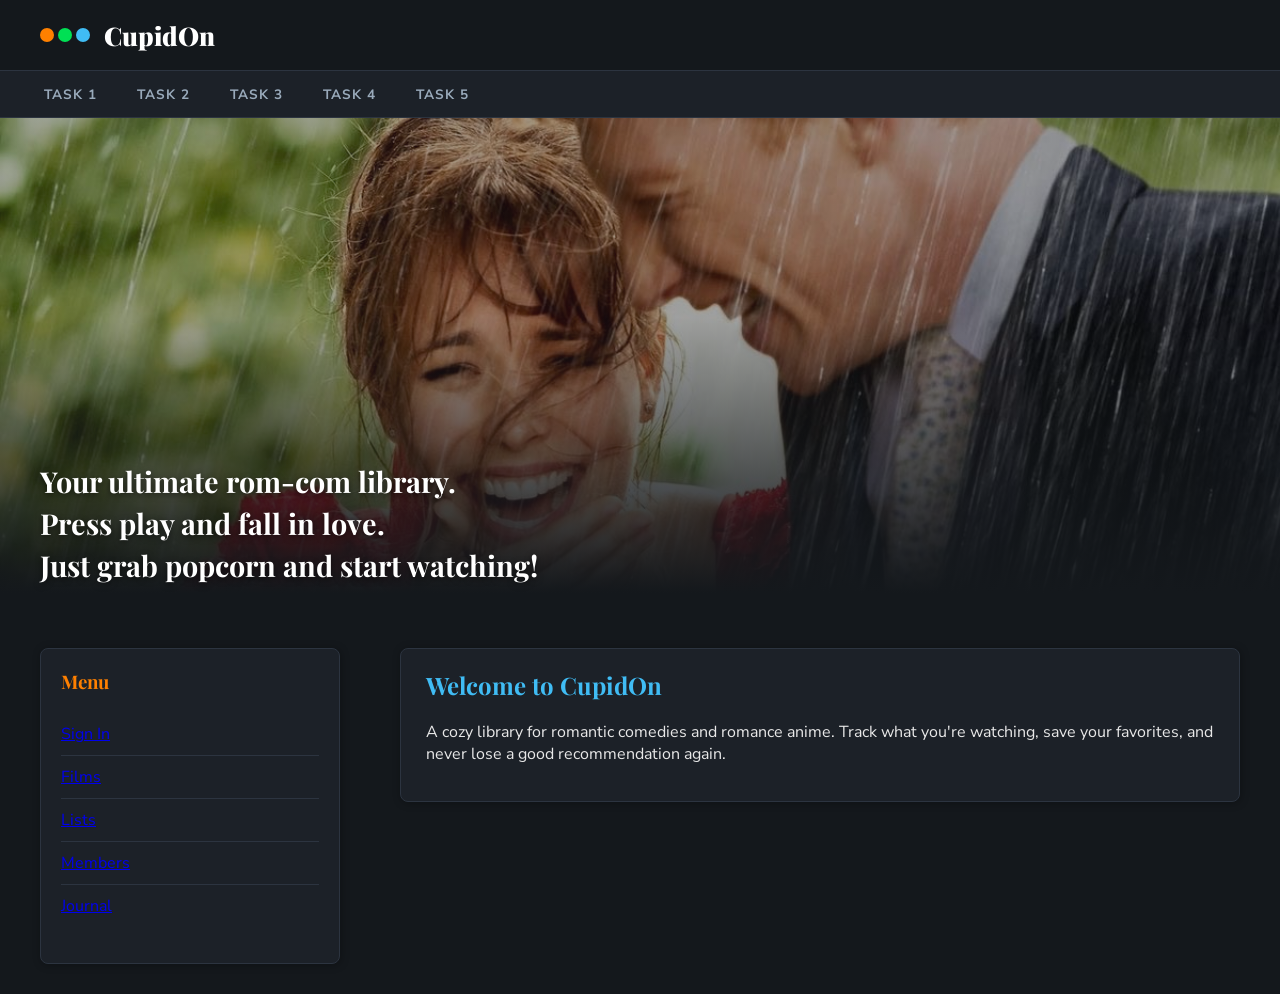
==== task2.html @ 05f31977 "Initial commit" ====
<!DOCTYPE html>
<html lang="en">
<head>
  <meta charset="UTF-8">
  <meta name="viewport" content="width=device-width, initial-scale=1.0">
  <title>CupidOn — Task 2</title>
  <link rel="preconnect" href="https://fonts.googleapis.com">
  <link href="https://fonts.googleapis.com/css2?family=Playfair+Display:wght@700;900&family=Nunito+Sans:wght@400;700&display=swap" rel="stylesheet">
  <link rel="stylesheet" href="style2.css">
</head>
<body>

  <div class="header">
    <div class="logo">
      <span class="dot dot-orange"></span>
      <span class="dot dot-green"></span>
      <span class="dot dot-blue"></span>
      <span class="logo-text">CupidOn</span>
    </div>
  </div>

  <div class="navbar">
    <a href="index.html">TASK 1</a>
    <a href="task2.html">TASK 2</a>
    <a href="exercise1/index.html">TASK 3</a>
    <a href="task4.html">TASK 4</a>
    <a href="task5.html">TASK 5</a>
  </div>

  <div class="hero">
    <div class="hero-text">
      <p>Your ultimate rom-com library.</p>
      <p>Press play and fall in love.</p>
      <p>Just grab popcorn and start watching!</p>
    </div>
  </div>

  <div class="wrapper">

    <div class="sidebar">
  <h3>Menu</h3>
  <ul>
    <li><a href="#">Sign In</a></li>
    <li><a href="#">Films</a></li>
    <li><a href="#">Lists</a></li>
    <li><a href="#">Members</a></li>
    <li><a href="#">Journal</a></li>
  </ul>
</div>
    <div class="content">
      <h2>Welcome to CupidOn</h2>
      <p>
        A cozy library for romantic comedies and romance anime.
         Track what you're watching, save your favorites,
          and never lose a good recommendation again.
      </p>
    </div>

    <div class="clearfix"></div>
  </div>

</body>
</html>
---- style2.css ----
* {
  box-sizing: border-box;
}

body {
  margin: 0;
  font-family: 'Nunito Sans', Arial, sans-serif;
  background-color: #14181c;
  color: #e8e8e8;
}

.header {
  background-color: #14181c;
  padding: 18px 40px;
  border-bottom: 1px solid #2c3440;
}

.logo {
  display: flex;
  align-items: center;
}

.dot {
  display: inline-block;
  width: 14px;
  height: 14px;
  border-radius: 50%;
  margin-right: 4px;
}

.dot-orange { background-color: #ff8000; }
.dot-green  { background-color: #00e054; }
.dot-blue   { background-color: #40bcf4; }

.logo-text {
  font-family: 'Playfair Display', serif;
  font-weight: 900;
  font-size: 1.6rem;
  color: #fff;
  margin-left: 10px;
}

.navbar {
  background-color: #1c2128;
  padding: 12px 40px;
  border-bottom: 1px solid #2c3440;
}

.navbar a {
  color: #9ab;
  text-decoration: none;
  font-weight: 700;
  letter-spacing: 1px;
  font-size: 0.85rem;
  margin-right: 28px;
  padding: 6px 4px;
  transition: color 0.3s ease, border-bottom 0.3s ease;
  border-bottom: 2px solid transparent;
}

.navbar a:hover {
  color: #ff8000;
  border-bottom: 2px solid #ff8000;
}

.hero {
  position: relative;
  height: 500px;
  background-image: linear-gradient(to top, rgba(20,24,28,1) 5%, rgba(20,24,28,0.4) 60%),
                     url("IMG_7368\ —\ копия.jpg");
  background-size: cover;
  background-position: center;
  display: flex;
  align-items: flex-end;
}

.hero-text {
  padding: 0 40px 30px 40px;
}

.hero-text p {
  font-family: 'Playfair Display', serif;
  font-weight: 700;
  font-size: 1.8rem;
  color: #fff;
  margin: 4px 0;
  text-shadow: 0 2px 6px rgba(0,0,0,0.6);
}

.wrapper {
  padding: 30px 40px;
  position: relative;
}

.sidebar {
  float: left;
  width: 25%;
  background-color: #1c2128;
  padding: 20px;
  border: 1px solid #2c3440;
  border-radius: 8px;
  box-shadow: 1px 1px 8px rgba(0,0,0,0.3);
}

.sidebar h3 {
  font-family: 'Playfair Display', serif;
  color: #ff8000;
  margin-top: 0;
}

.sidebar ul {
  list-style: none;
  padding: 0;
}

.sidebar li {
  padding: 10px 0;
  border-bottom: 1px solid #2c3440;
  color: #cfd8e3;
}

.sidebar li:last-child {
  border-bottom: none;
}

.content {
  float: right;
  width: 70%;
  background-color: #1c2128;
  padding: 20px 25px;
  border: 1px solid #2c3440;
  border-radius: 8px;
  box-shadow: 1px 1px 8px rgba(0,0,0,0.3);
}

.content h2 {
  font-family: 'Playfair Display', serif;
  color: #40bcf4;
  margin-top: 0;
}

.content code {
  background-color: #2c3440;
  padding: 2px 6px;
  border-radius: 4px;
  color: #ff8000;
}

.clearfix {
  clear: both;
}

.footer {
  background-color: #14181c;
  color: #7a8794;
  text-align: center;
  padding: 18px;
  border-top: 1px solid #2c3440;
  margin-top: 20px;
}
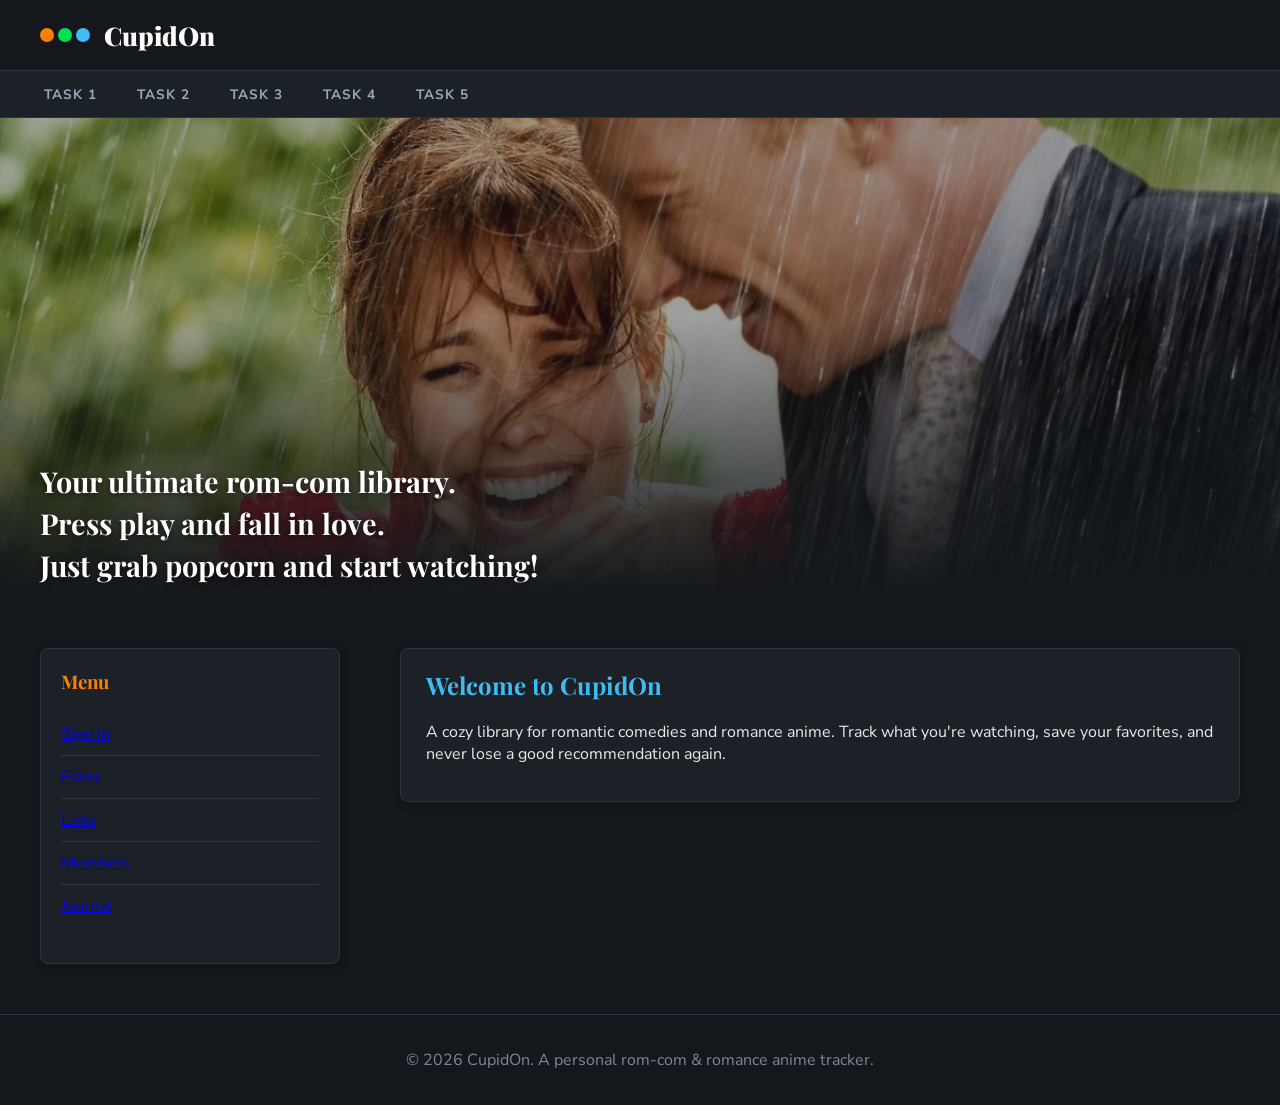
==== commit 6f9eb4ce: "fix(task2): add required footer" ====
--- a/task2.html
+++ b/task2.html
@@ -59,5 +59,9 @@
     <div class="clearfix"></div>
   </div>
 
+  <div class="footer">
+    <p>&copy; 2026 CupidOn. A personal rom-com &amp; romance anime tracker.</p>
+  </div>
+  
 </body>
 </html>
